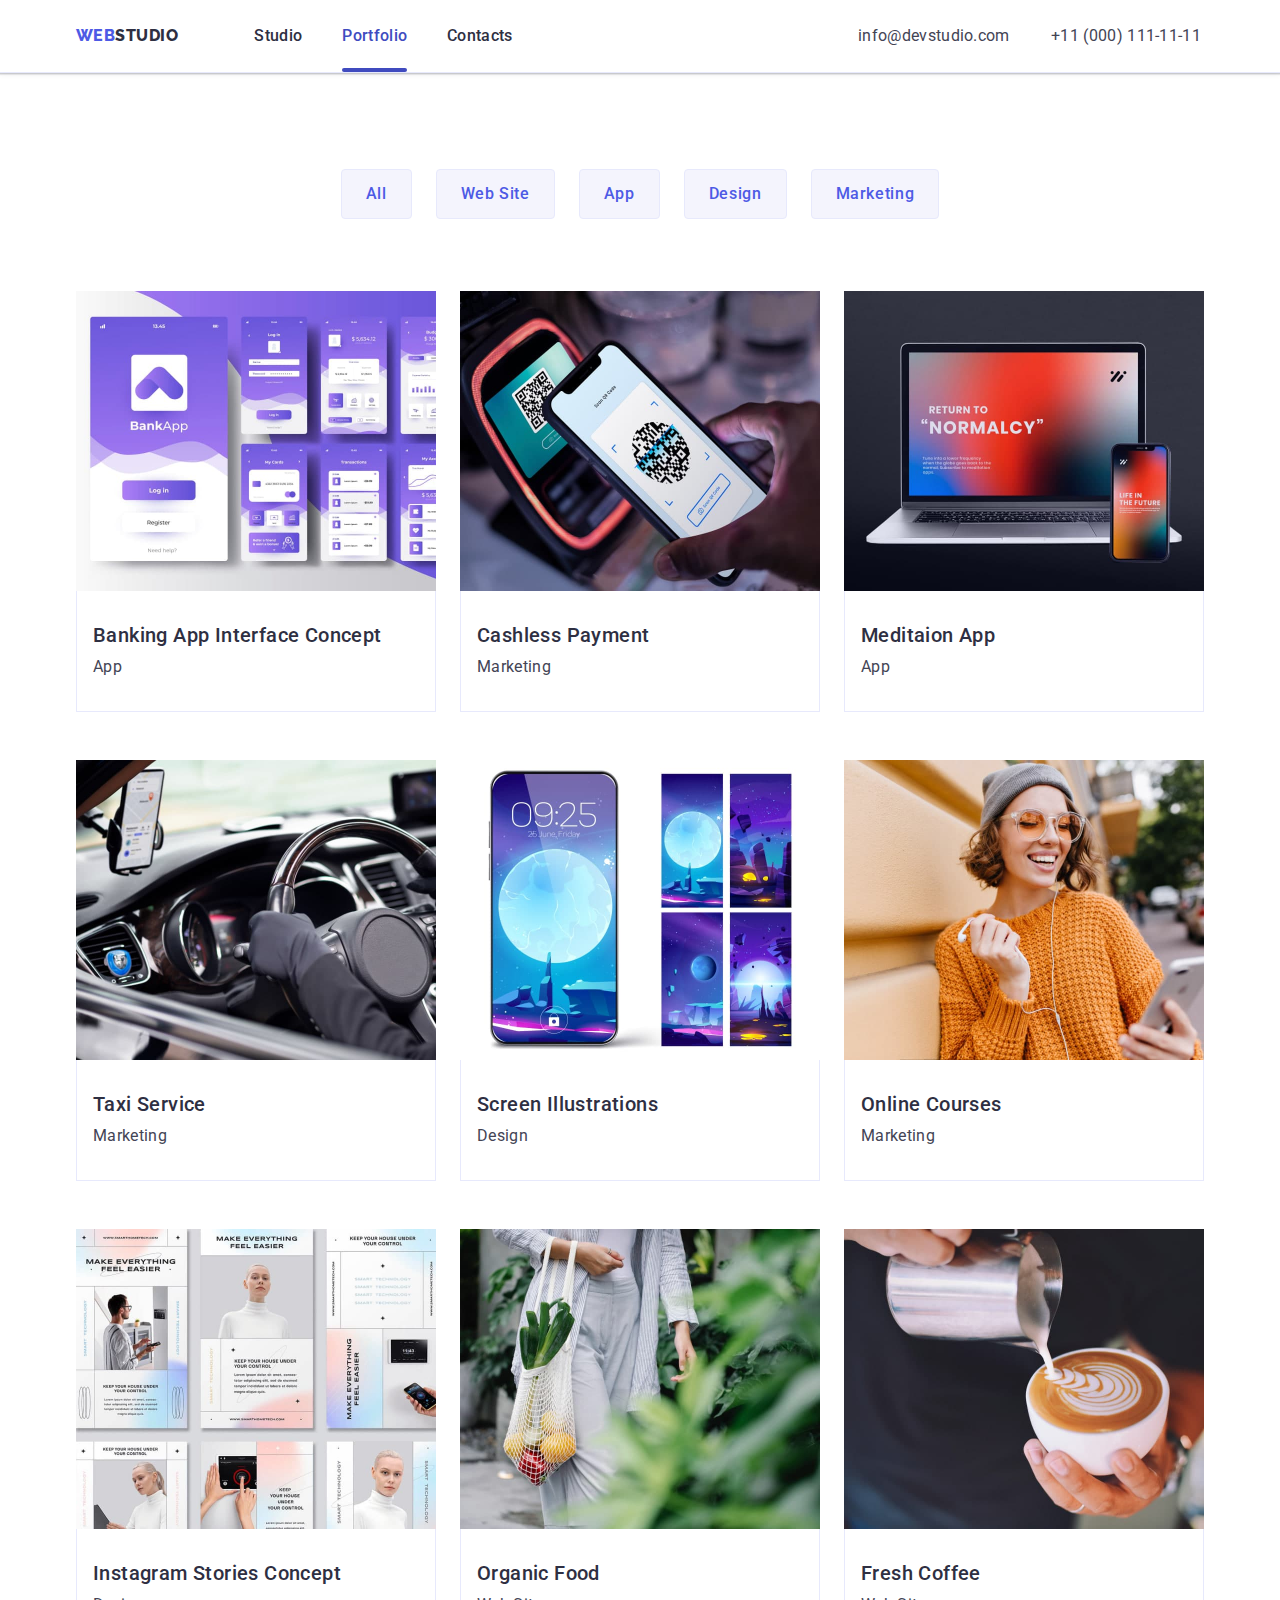
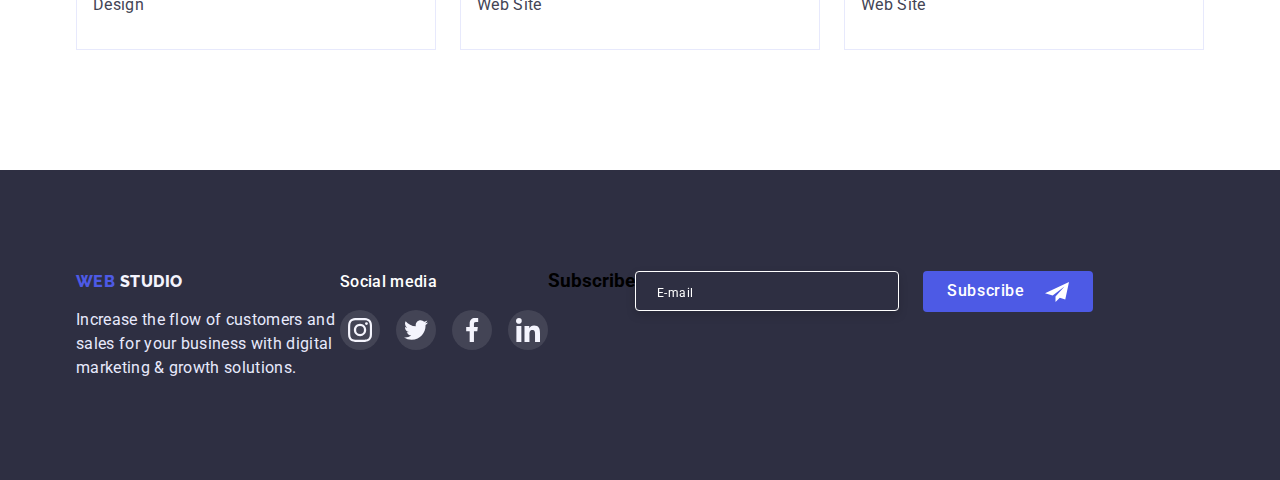
==== portfolio.html @ 0875983e "Initial commit" ====
<!DOCTYPE html>
<html lang="en">
  <head>
    <meta charset="UTF-8" />
    <meta http-equiv="X-UA-Compatible" content="IE=edge" />
    <meta name="viewport" content="width=device-width, initial-scale=1.0" />
    <link
      rel="stylesheet"
      href="https://cdnjs.cloudflare.com/ajax/libs/modern-normalize/1.1.0/modern-normalize.min.css"
    />
    <link rel="preconnect" href="https://fonts.googleapis.com" />
    <link rel="preconnect" href="https://fonts.gstatic.com" crossorigin />
    <link
      href="https://fonts.googleapis.com/css2?family=Raleway:wght@400;500;700&family=Roboto:wght@400;500;700&display=swap"
      rel="stylesheet"
    />
    <link rel="stylesheet" href="./css/style.css" />
    <title>Site</title>
  </head>
  <body>
    <!-- Header -->
    <header class="header">
      <div class="container nav-address-portfolio">
        <nav class="menu-nav">
          <a class="logo" href="./index.html">Web<span class="studio-header">Studio</span></a>
          <ul class="list navigation">
            <li><a class="navigation-link" href="./index.html">Studio</a></li>
            <li>
              <a class="navigation-link current" href="./portfolio.html">Portfolio</a>
            </li>
            <li><a class="navigation-link" href="">Contacts</a></li>
          </ul>
        </nav>
        <address class="address">
          <ul class="navigation">
            <li>
              <a class="address-link" href="mailto:info@devstudio.com">info@devstudio.com</a>
            </li>
            <li>
              <a class="address-link" href="tel:+110001111111">+11 (000) 111-11-11</a>
            </li>
          </ul>
        </address>
      </div>
    </header>
    <!-- Main -->
    <main>
      <section class="portfolio-info">
        <h1 class="visually-hidden">Portfolio</h1>
        <div class="container button-content">
          <ul class="button-list">
            <li><button class="button-portfolio" type="button">All</button></li>
            <li>
              <button class="button-portfolio" type="button">Web Site</button>
            </li>
            <li><button class="button-portfolio" type="button">App</button></li>
            <li>
              <button class="button-portfolio" type="button">Design</button>
            </li>
            <li>
              <button class="button-portfolio" type="button">Marketing</button>
            </li>
          </ul>
        </div>
        <div class="container">
          <ul class="portfolio-content">
            <li class="portfolio-img">
              <a class="portfolio-box" href="">
                <div class="wrapper">
                  <img width="360" src="./img/manyscreens.jpg" alt="Different screens" />
                  <div class="overlay">
                    <p class="overlay-text"
                      >14 Stylish and User-Friendly App Design Concepts · Task Manager App · Calorie
                      Tracker App · Exotic Fruit Ecommerce App · Cloud Storage App
                    </p>
                  </div>
                </div>
                <div class="portfolio-text-conteiner">
                  <h2 class="portfolio-title">Banking App Interface Concept</h2>
                  <p class="portfolio-text">App</p>
                </div>
              </a>
            </li>
            <li class="portfolio-img">
              <a class="portfolio-box" href="">
                <div class="wrapper">
                  <img width="360" src="./img/qrcode.jpg" alt="QR code" />
                  <div class="overlay">
                    <p class="overlay-text"
                      >14 Stylish and User-Friendly App Design Concepts · Task Manager App · Calorie
                      Tracker App · Exotic Fruit Ecommerce App · Cloud Storage App
                    </p>
                  </div>
                </div>
                <div class="portfolio-text-conteiner">
                  <h2 class="portfolio-title">Cashless Payment</h2>
                  <p class="portfolio-text">Marketing</p>
                </div>
              </a>
            </li>
            <li class="portfolio-img">
              <a class="portfolio-box" href="">
                <div class="wrapper">
                  <img width="360" src="./img/laptwthphn.jpg" alt="Laptop with phone" />
                  <div class="overlay">
                    <p class="overlay-text"
                      >14 Stylish and User-Friendly App Design Concepts · Task Manager App · Calorie
                      Tracker App · Exotic Fruit Ecommerce App · Cloud Storage App
                    </p>
                  </div>
                </div>
                <div class="portfolio-text-conteiner">
                  <h2 class="portfolio-title">Meditaion App</h2>
                  <p class="portfolio-text">App</p>
                </div>
              </a>
            </li>
            <li class="portfolio-img">
              <a class="portfolio-box" href="">
                <div class="wrapper">
                  <img width="360" src="./img/car.jpg" alt="Car" />
                  <div class="overlay">
                    <p class="overlay-text"
                      >14 Stylish and User-Friendly App Design Concepts · Task Manager App · Calorie
                      Tracker App · Exotic Fruit Ecommerce App · Cloud Storage App
                    </p>
                  </div>
                </div>
                <div class="portfolio-text-conteiner">
                  <h3 class="portfolio-title">Taxi Service</h3>
                  <p class="portfolio-text">Marketing</p>
                </div>
              </a>
            </li>
            <li class="portfolio-img">
              <a class="portfolio-box" href="">
                <div class="wrapper">
                  <img width="360" src="./img/moononscreen.jpg" alt="Moon on screens" />
                  <div class="overlay">
                    <p class="overlay-text"
                      >14 Stylish and User-Friendly App Design Concepts · Task Manager App · Calorie
                      Tracker App · Exotic Fruit Ecommerce App · Cloud Storage App
                    </p>
                  </div>
                </div>
                <div class="portfolio-text-conteiner">
                  <h2 class="portfolio-title">Screen Illustrations</h2>
                  <p class="portfolio-text">Design</p>
                </div>
              </a>
            </li>
            <li class="portfolio-img">
              <a class="portfolio-box" href="">
                <div class="wrapper">
                  <img width="360" src="./img/girl.jpg" alt="Happy girl" />
                  <div class="overlay">
                    <p class="overlay-text"
                      >14 Stylish and User-Friendly App Design Concepts · Task Manager App · Calorie
                      Tracker App · Exotic Fruit Ecommerce App · Cloud Storage App
                    </p>
                  </div>
                </div>
                <div class="portfolio-text-conteiner">
                  <h2 class="portfolio-title">Online Courses</h2>
                  <p class="portfolio-text">Marketing</p>
                </div>
              </a>
            </li>
            <li class="portfolio-img">
              <a class="portfolio-box" href="">
                <div class="wrapper">
                  <img width="360" src="./img/pages.jpg" alt="Stories concept" />
                  <div class="overlay">
                    <p class="overlay-text"
                      >14 Stylish and User-Friendly App Design Concepts · Task Manager App · Calorie
                      Tracker App · Exotic Fruit Ecommerce App · Cloud Storage App
                    </p>
                  </div>
                </div>
                <div class="portfolio-text-conteiner">
                  <h2 class="portfolio-title">Instagram Stories Concept</h2>
                  <p class="portfolio-text">Design</p>
                </div>
              </a>
            </li>
            <li class="portfolio-img">
              <a class="portfolio-box" href="">
                <div class="wrapper">
                  <img width="360" src="./img/vagetables.jpg" alt="Organic food" />
                  <div class="overlay">
                    <p class="overlay-text"
                      >14 Stylish and User-Friendly App Design Concepts · Task Manager App · Calorie
                      Tracker App · Exotic Fruit Ecommerce App · Cloud Storage App
                    </p>
                  </div>
                </div>
                <div class="portfolio-text-conteiner">
                  <h2 class="portfolio-title">Organic Food</h2>
                  <p class="portfolio-text">Web Site</p>
                </div>
              </a>
            </li>
            <li class="portfolio-img">
              <a class="portfolio-box" href="">
                <div class="wrapper">
                  <img width="360" src="./img/cofee.jpg" alt="Cofee" />
                  <div class="overlay">
                    <p class="overlay-text"
                      >14 Stylish and User-Friendly App Design Concepts · Task Manager App · Calorie
                      Tracker App · Exotic Fruit Ecommerce App · Cloud Storage App
                    </p>
                  </div>
                </div>
                <div class="portfolio-text-conteiner">
                  <h2 class="portfolio-title">Fresh Coffee</h2>
                  <p class="portfolio-text">Web Site</p>
                </div>
              </a>
            </li>
          </ul>
        </div>
      </section>
    </main>
    <!-- Footer -->
    <footer class="footer">
      <div class="container footer-content">
        <div>
          <a class="logo-fotter" href="./index.html"
            >Web <span class="studio-footer">Studio</span></a
          >
          <p class="footer-text">
            Increase the flow of customers and sales for your business with digital marketing &
            growth solutions.
          </p>
        </div>
        <div>
          <h3 class="footer-social-text">Social media</h3>
          <ul class="footer-social-list">
            <li class="footer-social-block">
              <a class="footer-social-link" href="">
                <svg class="fotter-social-icon" width="24" height="24">
                  <use href="./img/icons.svg#icon-instagram"></use>
                </svg>
              </a>
            </li>
            <li class="footer-social-block">
              <a class="footer-social-link" href="">
                <svg class="fotter-social-icon" width="24" height="24">
                  <use href="./img/icons.svg#icon-twitter"></use>
                </svg>
              </a>
            </li>
            <li class="footer-social-block">
              <a class="footer-social-link" href="">
                <svg class="fotter-social-icon" width="24" height="24">
                  <use href="./img/icons.svg#icon-facebook"></use>
                </svg>
              </a>
            </li>
            <li class="footer-social-block">
              <a class="footer-social-link" href="">
                <svg class="fotter-social-icon" width="24" height="24">
                  <use href="./img/icons.svg#icon-linkedin"></use>
                </svg>
              </a>
            </li>
          </ul>
        </div>
        <div class="footer-form-block">
          <form class="footer-form">
            <h3 class="footer-form-text">Subscribe</h3>
            <input class="footer-form-input" type="email" placeholder="E-mail" />
            <button class="footer-form-btn" type="submit"
              >Subscribe
              <svg class="submit-icon" width="24" height="24">
                <use href="./img/icons.svg#icon-telegram"></use>
              </svg>
            </button>
          </form>
        </div>
      </div>
    </footer>
  </body>
</html>
---- css/style.css ----
/* general */
:root {
    --backround-color: #ffffff;
    --logo-color : #4D5AE5;
    --address-future-text-color: #434455;
    --future-title-color: #2E2F42;
    --section-team-color: #F4F4FD;
    --team-name-color: #2E2F42;
    --team-text-color: #434455;
    --footer-text-color: #E7E9FC;
    --portfolio-title-color: #2E2F42;
    --portfolio-text-color: #434455;
    --navigation-link-color: #2E2F42;
    --hero-title-color: #ffffff;
    --accent-color: #404BBF;
    --active-portfolio-border-color: #F4F4FD;
    --portfolio-text-border-color: #E7E9FC;
}


h1,h2,h3,p {
    margin-top: 0;
    margin-bottom: 0;
}

ul,ol,li {
    margin-top: 0;
    margin-bottom: 0;
    padding-left: 0;
    list-style: none;
}

img {
    display: block;
}

body {
    background-color: var(--backround-color);
    font-family: 'Roboto', sans-serif;
    font-size: 16px;
}

a {
    text-decoration: none;
}

button {
    border: 0;
}

textarea {
    resize: none;
}


.container{
    margin: 0 auto;
    width: 1158px;
    /* outline: 1px solid red; */
    padding: 0 15px;
}

.nav-address {
    display: flex;
}

.address {
    margin-left: auto;
}

.menu-nav {
    display: flex;
    align-items: center;
}

.navigation {
    display: flex;
    align-items: center;
}

.logo {
    padding-top: 24px;
    padding-bottom: 24px;
    margin-right: 76px;
    font-family: 'Raleway', sans-serif;
    font-weight: 800;
    line-height: 1.33;
    letter-spacing: 0.03em;
    text-transform: uppercase;
    color: var(--logo-color);
}

.header {
    border-bottom: 1px solid #E7E9FC;
    box-shadow: 0px 2px 1px rgba(46, 47, 66, 0.08), 
    0px 1px 1px rgba(46, 47, 66, 0.16),
     0px 1px 6px rgba(46, 47, 66, 0.08);
}

.portfolio-info {
    padding-top: 96px;
    padding-bottom: 120px;
}

.studio-header {
    color: #2E2F42;
}

.studio-footer{
    color: #F4F4FD;
}

.navigation-link {
    padding: 24px 0 24px 0;
    font-weight: 500;
    line-height: 1.5;
    letter-spacing: 0.02em;
    color: var(--navigation-link-color);
    display: block;
    transition: color 250ms cubic-bezier(0.4, 0, 0.2, 1);
}

.navigation li {
    margin-right: 40px;
}
.navigation li:last-child{
    margin-right: 0;
}

.navigation-link:hover,
.navigation-link:focus {
    color: #404BBF;
}

.address-link {
    padding: 24px 0 24px 0;
    width: 153px;
    font-style: normal;
    line-height: 1.5;
    letter-spacing: 0.02em;
    color: var(--address-future-text-color);
    display: block;
    transition: color 250ms cubic-bezier(0.4, 0, 0.2, 1);
}

.address-link:hover,
.address-link:focus {
    color: #404BBF;
}

.footer {
    margin: 0 auto;
    background-color: #2E2F42;
    padding-top: 100px;
    padding-bottom: 100px;
}

.logo-fotter {
    font-family: 'Raleway', sans-serif;
    font-weight: 800;
    line-height: 1.33;
    letter-spacing: 0.03em;
    text-transform: uppercase;
    color: var(--logo-color);
    margin-bottom: 16px;
    display: inline-block;
}

.footer-social-text {
    margin-bottom: 16px;
    font-weight: 500;
    font-size: 16px;
    line-height: 1.5;
    letter-spacing: 0.02em;
    color: #FFFFFF;
}


.footer-content {
    display: flex;
    align-items: baseline;
}


.footer-social-list {
    display: flex;
    gap: 16px;
}

.footer-social-link {
    display: flex;
    width: 40px;
    height: 40px;
    justify-content: center;
    align-items: center;
    background-color: rgba(255, 255, 255, 0.1);
    border-radius: 50%;
    transition: background-color 250ms cubic-bezier(0.4, 0, 0.2, 1);
}

.footer-social-link:hover,
.footer-social-link:focus {
    background-color: #31D0AA;
}

.footer-text {
    width: 264px;
    line-height: 1.5;
    letter-spacing: 0.02em;
    color: var(--footer-text-color);
}


.footer-content-item {
    margin-right: 120px;
}

.footer-content-item:nth-child(2) {
    margin-right: 80px;
}

.footer-content-item:last-child {
    margin-right: 0;
}

.footer-form {
    display: flex;
}

.footer-mail-area {
    vertical-align: middle;
}

.footer-form-btn {
    display: block;
    background-color: #4D5AE5;
    border-radius: 4px;
    padding: 8px 24px;
    min-width: 170px;

    cursor: pointer;
    font-weight: 500;
    font-size: 16px;
    line-height: 1.5;
    letter-spacing: 0.04em;
    color: #FFFFFF;
    transition: background-color 250ms linear;
}

.footer-form-btn:hover,
.footer-form-btn:focus {
    background-color: #404BBF;
}


.footer-form-input::placeholder {
    padding-top: 8px;
    padding-left: 16px;
    font-weight: 400;
    font-size: 12px;
    line-height: 2;
    letter-spacing: 0.04em;
    color: #FFFFFF;
    transition: color 250ms linear;
}

.footer-form-input:focus.footer-form-input::placeholder {
    color: #2E2F42;
}


.footer-form-input {
    height: 40px;
    padding-left: 5px;
    padding-right: 5px;
    margin-right: 24px;
    width: 264px;
    border: 1px solid #FFFFFF;
    filter: drop-shadow(0px 4px 4px rgba(0, 0, 0, 0.15));
    border-radius: 4px;
    background-color: #2E2F42;
    transition: background-color 250ms linear;
}

.footer-form-input:focus {
    background-color: #FFFFFF;
}

.submit-icon {
   margin-left: 16px;
   vertical-align: middle;
}

.current {
    position: relative;
    color: var(--accent-color);
}

.current::after {
    content: '';
    position: absolute;
    bottom: 0;
    left: 0;
    width: 100%;
    height: 4px;
    background-color: var(--accent-color);
    border-radius: 2px;
}



/* For index.html */

.hero {
    margin: 0 auto;
    padding-top: 188px;
    padding-bottom: 188px;
    background-color: #2E2F42;
    background-image: linear-gradient(rgba(46, 47, 66, 0.7), rgba(46, 47, 66, 0.7)), url(../img/people-office.jpg);
    background-repeat: no-repeat;
    background-position: center;
    background-size: cover;
    max-width: 1440px;
}

.section {
    padding-top: 120px;
    padding-bottom: 120px;
}

.section:nth-child(3) {
    padding-top: 0;
}

.hero-title {
    margin: 0 auto;
    margin-bottom: 48px;
    width: 496px;
    font-size: 56px;
    line-height: 1.07;
    text-align: center;
    letter-spacing: 0.02em;
    color: var(--hero-title-color);
}

.button-studio {
    padding: 16px 32px;
    margin: 0 auto;
    display: block;

    background-color: #4D5AE5;
    box-shadow: 0px 4px 4px rgba(0, 0, 0, 0.15);
    border-radius: 4px;

    font-weight: 500;
    line-height: 1.5;
    letter-spacing: 0.04em;
    color: #FFFFFF;
    cursor: pointer;
    transition: background-color 250ms cubic-bezier(0.4, 0, 0.2, 1);
}

.future-icon {
    display: flex;
    justify-content: center;
    align-items: center;
    width: 264px;
    height: 112px;
    background: #F4F4FD;
    border-radius: 4px;
    margin-bottom: 8px;
}

.future-flex {
    flex-wrap: wrap;
    align-items: center;
    display: flex;
    gap: 24px;
}

.future-flex-content {
    width: 360px;
}


.future-flex-team {
    flex-wrap: wrap;
    align-items: center;
    display: flex;
    gap: 24px;
    margin-bottom: 0;
}

.button-studio:hover,
.button-studio:focus {
    background-color: #404BBF;
}

.future-title {
    margin-bottom: 8px;
    font-weight: 500;
    font-size: 20px;
    line-height: 1.2;
    letter-spacing: 0.02em;
    color: var(--future-title-color);
}



.future-item {
    width: 264px;
}

.future-text {
    line-height: 1.5;
    letter-spacing: 0.02em;
    color: var(--address-future-text-color);
}

.section-title-about {
    margin-bottom: 72px;
    text-align: center;
    font-size: 36px;
    line-height: 1.11;
    letter-spacing: 0.02em;
    text-transform: capitalize;
    color: var(--future-title-color);
}

.section-title-team {
    margin-bottom: 72px;
    text-align: center;
    font-size: 36px;
    line-height: 1.11;
    letter-spacing: 0.02em;
    text-transform: capitalize;
    color: var(--future-title-color);
}

.taem {
    background-color: var(--section-team-color);
    margin: 0 auto;
}

.taem-item {
    box-shadow: 0px 1px 6px rgba(46, 47, 66, 0.08),
        0px 1px 1px rgba(46, 47, 66, 0.16),
        0px 2px 1px rgba(46, 47, 66, 0.08);
    border-radius: 0px 0px 4px 4px;
    background-color: var(--backround-color);
    width: 264px;
}

.team-item-text {
    padding: 32px 16px;
    text-align: center;
}

.team-name {
    font-weight: 500;
    font-size: 20px;
    line-height: 1.2;
    letter-spacing: 0.02em;
    color: var(--team-name-color);
    margin-bottom: 8px;
}

.team-text {
    line-height: 1.5;
    letter-spacing: 0.02em;
    color: var(--team-text-color);
    margin-bottom: 8px;
}

.social-list-icons {
    display: flex;
    justify-content: center;
    align-items: center;
    gap: 24px;
}

.social-link-icon {
    background-color: #4D5AE5;
    border-radius: 50%;
    display: flex;
    width: 40px;
    height: 40px;
    justify-content: center;
    align-items: center;

    transition: background-color 250ms cubic-bezier(0.4, 0, 0.2, 1);
}

.social-link-icon:hover,
.social-link-icon:focus {
    background-color: #404BBF; 
}

.company-list {
    display: flex;
    gap: 24px;
    justify-content: center;
}

.company-link:hover,
.company-link:focus {
    border-color: #404BBF;
}

.company-item {
    fill:#8e8f99;
    transition: fill 250ms cubic-bezier(0.4, 0, 0.2, 1);
}

.company-link:hover .company-item,
.company-link:focus .company-item {
    fill: #404BBF;
}

.company-link {
    display: block;
    border-radius: 4px;
    border: 1px solid #8E8F99;
    padding: 16px 32px;
    outline: transparent;
    transition: border-color 250ms cubic-bezier(0.4, 0, 0.2, 1);
}

/* For portfolio.html */
.visually-hidden{
    position: absolute;
    width: 1px;
    height: 1px;
    margin: -1px;
    border: 0;
    padding: 0;
    
    white-space: nowrap;
    clip-path: inset(100%);
    clip: rect(0 0 0 0);
    overflow: hidden;
}

.nav-address-portfolio {
    display: flex;
}

.button-portfolio {
    background-color: #F4F4FD;
    border: 1px solid #E7E9FC;
    border-radius: 4px;
    display: block;

    font-weight: 500;
    line-height: 1.5;
    letter-spacing: 0.04em;
    
    cursor: pointer;
    min-width: 64px;
    color: #4D5AE5;
    align-items: center;
    padding: 12px 24px;
    transition: color 250ms cubic-bezier(0.4, 0, 0.2, 1), 
                background-color 250ms cubic-bezier(0.4, 0, 0.2, 1), 
                box-shadow 250ms cubic-bezier(0.4, 0, 0.2, 1),
                border 250ms cubic-bezier(0.4, 0, 0.2, 1) ;
}


.button-portfolio:hover,
.button-portfolio:focus {
    box-shadow: 0px 3px 1px rgba(0, 0, 0, 0.1), 0px 2px 1px rgba(0, 0, 0, 0.08), 0px 2px 2px rgba(0, 0, 0, 0.12);
    border-color: #404BBF;
    background-color: #404BBF;
    color: #FFFFFF;
}

.portfolio-img {
    width: 360px;
}

.portfolio-title {
    margin-bottom: 8px;
    font-weight: 500;
    font-size: 20px;
    line-height: 1.2;
    letter-spacing: 0.02em;
    color: var(--portfolio-title-color);
}

.portfolio-text {
    line-height: 1.5;
    letter-spacing: 0.02em;
    color: var(--portfolio-text-color);
}

.button-content {
    display: flex;
}

.button-list {
    display: flex;
    margin: 0 auto;
    align-items: center;
    margin-bottom: 72px;
}

.button-list li {
    margin-right: 24px;
}

.button-list li:last-child {
    margin-right: 0;
}


.portfolio-text-conteiner {
    padding-top: 32px;
    padding-bottom: 32px;
    padding-left: 16px;
    border: 1px solid var(--portfolio-text-border-color);
    border-top: none;
    transition: box-shadow 250ms cubic-bezier(0.4, 0, 0.2, 1);
}


.portfolio-content {
    display: flex;
    flex-wrap: wrap;
    row-gap: 48px;
    column-gap: 24px;
}

.portfolio-box:hover .portfolio-text-conteiner, 
.portfolio-box:focus .portfolio-text-conteiner{
    box-shadow: 0px 1px 6px rgba(46, 47, 66, 0.08), 
    0px 1px 1px rgba(46, 47, 66, 0.16), 
    0px 2px 1px rgba(46, 47, 66, 0.08);
}

.portfolio-box:hover .overlay,
.portfolio-box:focus .overlay {  
    transform: translateY(0);
}

.portfolio-box:hover,
.portfolio-box:focus {
    outline: transparent;
}

.overlay-text {
    padding-top: 40px;
    padding-right: 32px;
    padding-left: 32px;
    line-height: 1.5;
    letter-spacing: 0.02em;
    color: #F4F4FD;
}

.overlay {
    position: absolute;
    top: 0;
    left: 0;
    transform: translateY(100%);
    width: 360px;
    height: 300px;
    backdrop-filter: blur(6px);
    background-color: rgba(76, 89, 230, 0.8);;
    transition: transform 250ms cubic-bezier(0.4, 0, 0.2, 1);
}

.wrapper {
    position: relative;
    overflow: hidden;
}

.portfolio-img:hover .overlay {
    transform: translateY(0);
}

/* Modal */

.backdrop {
    position: fixed;
    top: 0;
    left: 0;
    background-color: rgba(46, 47, 66, 0.4);
    width: 100%;
    height: 100%;
    transition: opacity 250ms linear, visibility 250ms linear;
}

.backdrop.is-hidden {
    visibility: hidden;
    opacity: 0;
    pointer-events: none;
}

.backdrop.is-hidden > .modal {
    transform: translate(-50%,-50%) scale(0.6);
}

.modal {
    position: absolute;
    top: 50%;
    left: 50%;
    transform: translate(-50%, -50%);
    background-color: #FCFCFC;
    max-width: 408px;
    width: 100%;
    padding-top: 72px;
    padding-right: 24px;
    padding-left: 24px;
    padding-bottom: 24px;
    box-shadow: 0px 1px 1px rgba(0, 0, 0, 0.14), 
    0px 1px 3px rgba(0, 0, 0, 0.12), 
    0px 2px 1px rgba(0, 0, 0, 0.2);
    border-radius: 4px;
    transition: transform 250ms linear;
}


.modal-btn {
    display: flex;
    justify-content: center;
    align-items: center;
    position: absolute;
    border-radius: 50%;
    width: 24px;
    height: 24px;
    top: 24px;
    right: 24px;
    cursor: pointer;
    transition: background-color 250ms linear, fill 250ms linear;
}

.modal-btn:hover,
.modal-btn:focus {
    background-color: #404BBF;
    fill: #FFFFFF;
}

.modal-name {
    display: block;
    line-height: 1.5;
    text-align: center;
    letter-spacing: 0.02em;
    color: #2E2F42;
    font-weight: 500;
    margin-bottom: 16px;
}

.modal-lable {
    font-weight: 400;
    font-size: 12px;
    line-height: 1.16;
    letter-spacing: 0.04em;
    color: #8E8F99;
}

.modal-comments {
    border: 1px solid rgba(46, 47, 66, 0.2);
    border-radius: 4px;
    width: 100%;
    padding-top: 8px;
    padding-left: 16px;
    padding-right: 16px;
    outline: transparent;
    transition: border-color 250ms linear;
}

.modal-comments::placeholder {
    font-weight: 400;
    font-size: 12px;
    line-height: 1.16;
    letter-spacing: 0.04em;
    color: rgba(46, 47, 66, 0.4);
}

.modal-comments:focus {
    border-color: #4D5AE5;
}

.modal-group {
    display: flex;
    flex-direction: column;
    gap: 4px;
}

.modal-group:not(:last-child) {
    margin-bottom: 8px;
}

.modal-group:last-child {
    margin-bottom: 16px;
}

.modal-input {
    border: 1px solid rgba(46, 47, 66, 0.2);
    border-radius: 4px;
    width: 100%;
    height: 40px;
    padding-left: 38px;
    padding-right: 5px;
    font-size: 14px;
    outline: transparent;
    transition: border-color 250ms linear;
}

.modal-input:focus {
    border-color: #4D5AE5;
}

.input-wrapper {
    position: relative;
}

.modal-icon {
    position: absolute;
    top: 50%;
    transform: translateY(-50%);
    left: 16px;
    fill: #2E2F42;
    transition: fill 250ms linear;
}
.modal-input:focus+.modal-icon {
    fill: #4D5AE5;
}

/* Checkbox */


.modal-form-agreement {
    display: flex;
    align-items: center;
    gap: 10px;
    margin-bottom: 24px;
    
}

.checked {
    fill: #4D5AE5;
    opacity: 0;
    transition: opacity 250ms linear;
}

.modal-form-checkbox:checked+.modal-form-custom-checkbox>.checked {
    opacity: 1;
}

.unchecked {
    opacity: 1;
    transition: opacity 250ms linear;
}

.modal-form-checkbox:checked+.modal-form-custom-checkbox>.unchecked {
    opacity: 0;
}

.modal-form-agreement-text {
    font-weight: 400;
    font-size: 12px;
    line-height: 1.6;
    letter-spacing: 0.04em;
    color: #8E8F99;
}

.modal-form-agreement-link {
    color: #4D5AE5;
    text-decoration: underline;
}

.modal-form-agreement-btn {
    display: block;
    margin: 0 auto;
    padding: 16px 32px;
    min-width: 169px;
    font-weight: 500;
    font-size: 16px;
    line-height: 1.5;
    letter-spacing: 0.04em;
    cursor: pointer;
    color: #FFFFFF;
    background-color: #4D5AE5;
    box-shadow: 0px 4px 4px rgba(0, 0, 0, 0.15);
    border-radius: 4px;
    transition: background-color 250ms linear;
}

.modal-form-agreement-btn:hover,
.modal-form-agreement-btn:focus {
    background-color: #404BBF;
}
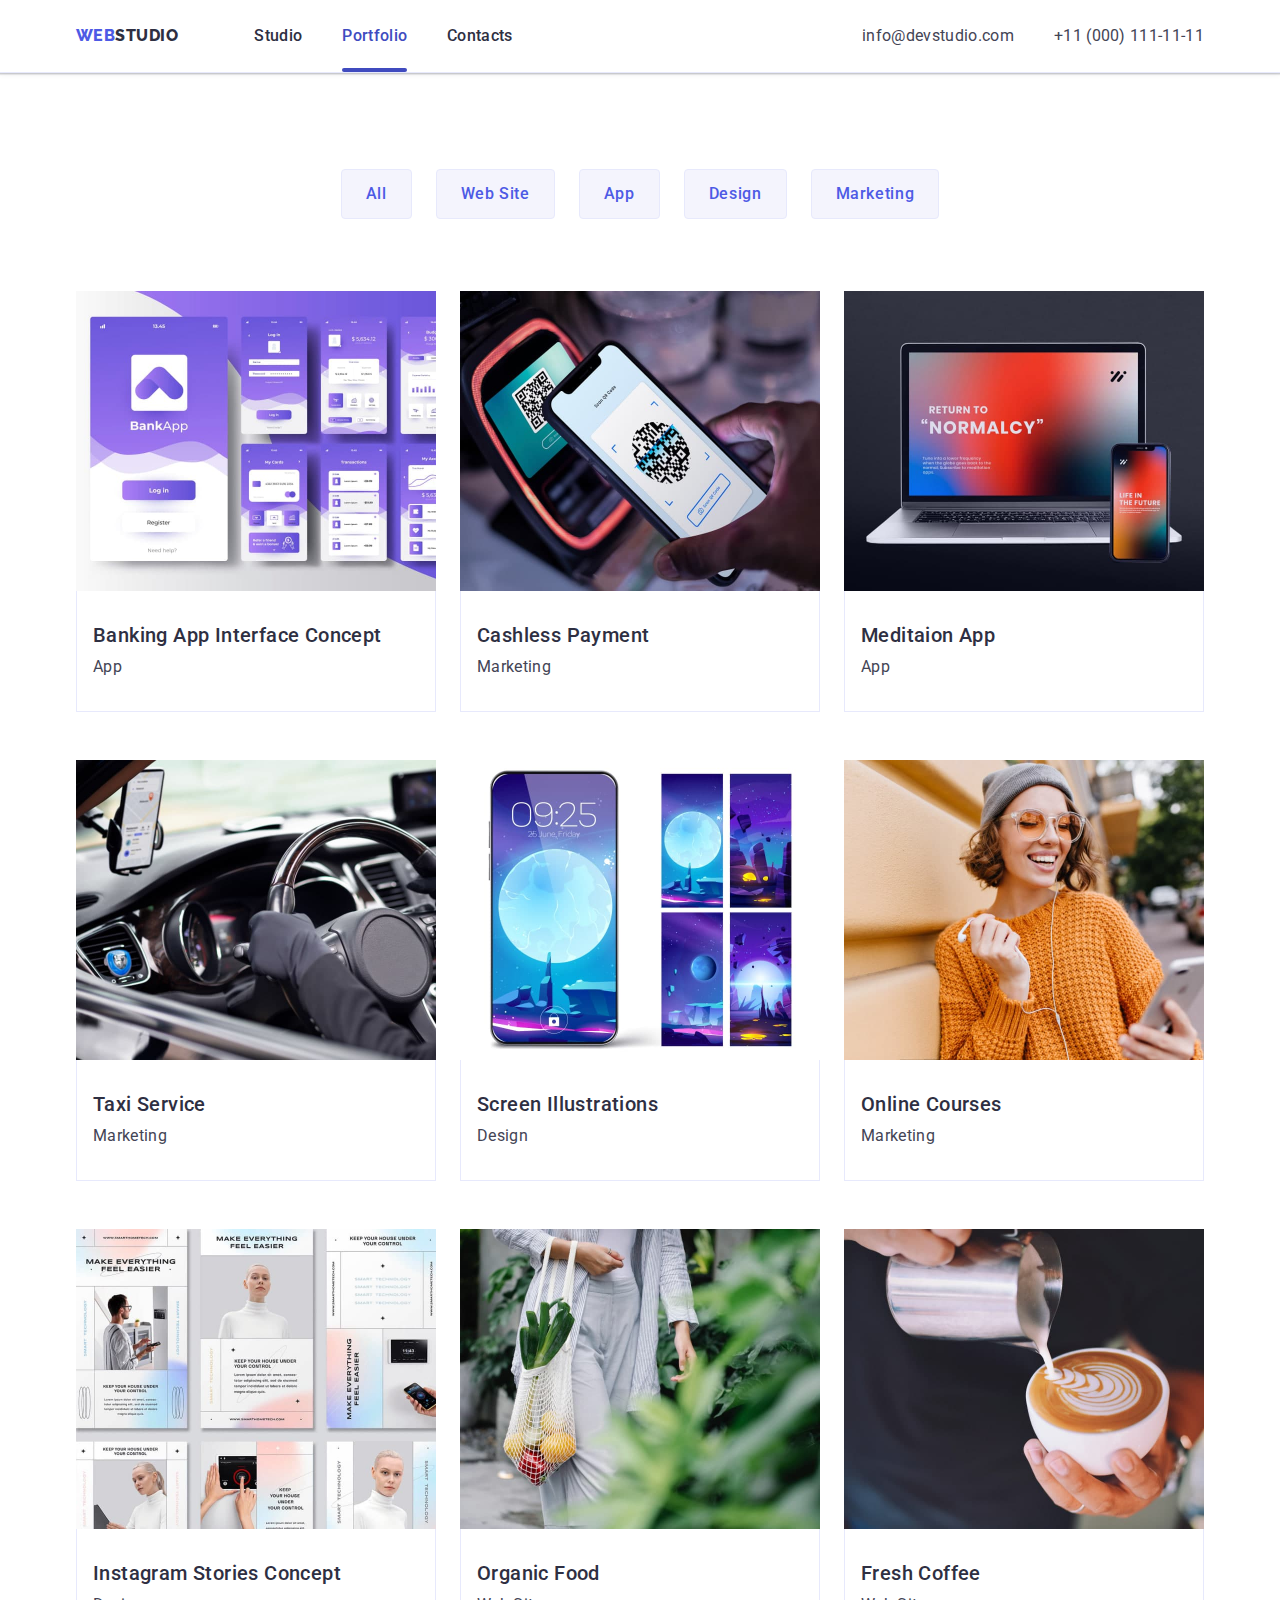
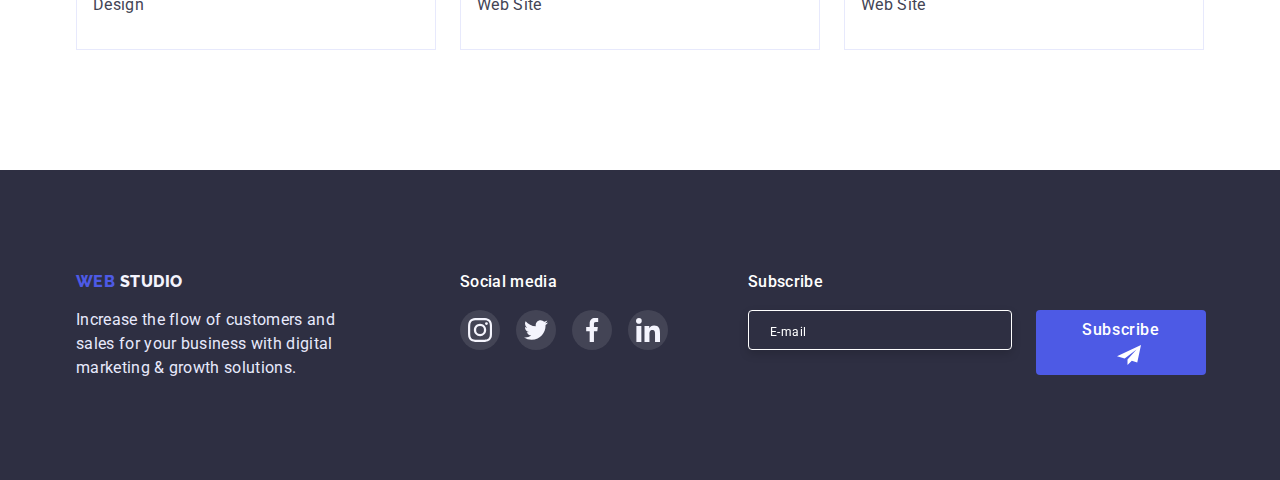
==== commit b295e9a7: "hm7-first" ====
--- a/portfolio.html
+++ b/portfolio.html
@@ -24,19 +24,21 @@
         <nav class="menu-nav">
           <a class="logo" href="./index.html">Web<span class="studio-header">Studio</span></a>
           <ul class="list navigation">
-            <li><a class="navigation-link" href="./index.html">Studio</a></li>
-            <li>
+            <li class="navigation-list"
+              ><a class="navigation-link" href="./index.html">Studio</a></li
+            >
+            <li class="navigation-list">
               <a class="navigation-link current" href="./portfolio.html">Portfolio</a>
             </li>
-            <li><a class="navigation-link" href="">Contacts</a></li>
+            <li class="navigation-list"><a class="navigation-link" href="">Contacts</a></li>
           </ul>
         </nav>
         <address class="address">
           <ul class="navigation">
-            <li>
+            <li class="navigation-list-address">
               <a class="address-link" href="mailto:info@devstudio.com">info@devstudio.com</a>
             </li>
-            <li>
+            <li class="navigation-list-address">
               <a class="address-link" href="tel:+110001111111">+11 (000) 111-11-11</a>
             </li>
           </ul>
@@ -224,7 +226,7 @@
     <!-- Footer -->
     <footer class="footer">
       <div class="container footer-content">
-        <div>
+        <div class="footer-content-item">
           <a class="logo-fotter" href="./index.html"
             >Web <span class="studio-footer">Studio</span></a
           >
@@ -233,7 +235,7 @@
             growth solutions.
           </p>
         </div>
-        <div>
+        <div class="footer-content-item">
           <h3 class="footer-social-text">Social media</h3>
           <ul class="footer-social-list">
             <li class="footer-social-block">
@@ -266,10 +268,10 @@
             </li>
           </ul>
         </div>
-        <div class="footer-form-block">
+        <div class="footer-content-item">
+          <h3 class="footer-social-text">Subscribe</h3>
           <form class="footer-form">
-            <h3 class="footer-form-text">Subscribe</h3>
-            <input class="footer-form-input" type="email" placeholder="E-mail" />
+            <input class="footer-form-input" type="email" name="email" placeholder="E-mail" />
             <button class="footer-form-btn" type="submit"
               >Subscribe
               <svg class="submit-icon" width="24" height="24">
--- a/css/style.css
+++ b/css/style.css
@@ -32,6 +32,8 @@
 
 img {
     display: block;
+    max-width: 100%;
+    height: auto;
 }
 
 body {
@@ -55,18 +57,57 @@
 
 .container{
     margin: 0 auto;
-    width: 1158px;
+    max-width: 428px;
     /* outline: 1px solid red; */
+    padding: 0 16px;
+}
+
+@media only screen and (min-width: 768px) {
+    .container {
+        max-width: 768px;
+        padding: 0 16px;
+    }
+}
+
+@media only screen and (min-width: 1200px) {
+  .container {
+    max-width: 1158px;
     padding: 0 15px;
-}
+  }
+}
+
+.mob-mobal-icon {
+    stroke: #2E2F42;
+}
+
+.mob-modal-btn {
+    position: absolute;
+    top: 24px;
+    right: 16px;
+    background-color: transparent;
+}
+
+@media only screen and (min-width: 768px) {
+  .mob-modal-btn {
+    display: none;
+  }
+}
+
 
 .nav-address {
-    display: flex;
-}
-
-.address {
+    position: relative;
+    display: flex;
+    align-items: center;
+}
+
+
+@media only screen and (min-width: 768px) {
+  .address {
     margin-left: auto;
-}
+  }
+}
+
+
 
 .menu-nav {
     display: flex;
@@ -74,8 +115,20 @@
 }
 
 .navigation {
-    display: flex;
-    align-items: center;
+    display: none;
+}
+
+@media only screen and (min-width: 768px) {
+  .navigation {
+    display: inherit;
+    align-items: center;
+  }
+}
+
+@media only screen and (min-width: 1200px) {
+    .navigation {
+        display: flex;
+    }
 }
 
 .logo {
@@ -120,10 +173,10 @@
     transition: color 250ms cubic-bezier(0.4, 0, 0.2, 1);
 }
 
-.navigation li {
+.navigation-list {
     margin-right: 40px;
 }
-.navigation li:last-child{
+.navigation-list:last-child{
     margin-right: 0;
 }
 
@@ -132,15 +185,36 @@
     color: #404BBF;
 }
 
-.address-link {
-    padding: 24px 0 24px 0;
-    width: 153px;
+@media only screen and (min-width: 768px) {
+  .address-link {
+    display: block;
     font-style: normal;
-    line-height: 1.5;
-    letter-spacing: 0.02em;
+    font-weight: 400;
+    font-size: 12px;
+    line-height: 1.7;
+    letter-spacing: 0.04em;
     color: var(--address-future-text-color);
-    display: block;
     transition: color 250ms cubic-bezier(0.4, 0, 0.2, 1);
+    }
+    .navigation-list-address:first-child {
+        margin-bottom: 12px;
+    }
+}
+
+
+@media only screen and (min-width: 1200px) {
+    .address-link {
+        padding: 24px 0 24px 0;
+        font-weight: 400;
+        font-size: 16px;
+        margin-bottom: 0;
+        line-height: 1.5;
+        letter-spacing: 0.02em;
+    }
+    .navigation-list-address:first-child {
+        margin-bottom: 0;
+        margin-right: 40px;
+    }
 }
 
 .address-link:hover,
@@ -178,7 +252,26 @@
 
 .footer-content {
     display: flex;
-    align-items: baseline;
+    justify-content: center;
+    flex-wrap: wrap;
+    gap: 72px;
+}
+
+@media only screen and (min-width: 768px) {
+  .footer-content {
+    justify-content: start;
+    padding-left: 108px;
+    column-gap: 24px;
+  }
+}
+
+@media only screen and (min-width: 1200px) {
+    .footer-content {
+        flex-wrap: nowrap;
+        align-items: baseline;
+        padding-left: 15px;
+        gap: 0;
+    }
 }
 
 
@@ -205,26 +298,52 @@
 
 .footer-text {
     width: 264px;
+    text-align: start;
     line-height: 1.5;
     letter-spacing: 0.02em;
     color: var(--footer-text-color);
 }
 
 
+
 .footer-content-item {
+    text-align: center;
+}
+
+@media only screen and (min-width: 768px) {
+  .footer-content-item {
+    text-align: start;
+  }
+}
+
+@media only screen and (min-width: 1200px) {
+  .footer-content-item {
     margin-right: 120px;
-}
-
-.footer-content-item:nth-child(2) {
-    margin-right: 80px;
-}
-
-.footer-content-item:last-child {
-    margin-right: 0;
-}
+  }
+
+  .footer-content-item:nth-child(2) {
+      margin-right: 80px;
+  }
+
+  .footer-content-item:last-child {
+      margin-right: 0;
+  }
+}
+
 
 .footer-form {
     display: flex;
+    flex-wrap: wrap;
+    gap: 16px;
+    justify-content: center;
+}
+
+@media only screen and (min-width: 768px) {
+  .footer-form {
+    min-width: 453px;
+    flex-wrap: nowrap;
+    gap: 0;
+  }
 }
 
 .footer-mail-area {
@@ -252,6 +371,24 @@
     background-color: #404BBF;
 }
 
+.footer-form-input {
+    height: 40px;
+    padding-left: 5px;
+    padding-right: 5px;
+    width: 398px;
+    border: 1px solid #FFFFFF;
+    filter: drop-shadow(0px 4px 4px rgba(0, 0, 0, 0.15));
+    border-radius: 4px;
+    background-color: #2E2F42;
+    transition: background-color 250ms linear;
+}
+
+@media only screen and (min-width: 768px) {
+  .footer-form-input {
+    width: 264px;
+    margin-right: 24px;
+  }
+}
 
 .footer-form-input::placeholder {
     padding-top: 8px;
@@ -268,20 +405,6 @@
     color: #2E2F42;
 }
 
-
-.footer-form-input {
-    height: 40px;
-    padding-left: 5px;
-    padding-right: 5px;
-    margin-right: 24px;
-    width: 264px;
-    border: 1px solid #FFFFFF;
-    filter: drop-shadow(0px 4px 4px rgba(0, 0, 0, 0.15));
-    border-radius: 4px;
-    background-color: #2E2F42;
-    transition: background-color 250ms linear;
-}
-
 .footer-form-input:focus {
     background-color: #FFFFFF;
 }
@@ -291,56 +414,107 @@
    vertical-align: middle;
 }
 
-.current {
-    position: relative;
-    color: var(--accent-color);
-}
-
-.current::after {
-    content: '';
-    position: absolute;
-    bottom: 0;
-    left: 0;
-    width: 100%;
-    height: 4px;
-    background-color: var(--accent-color);
-    border-radius: 2px;
-}
-
-
+.section {
+    padding-top: 120px;
+    padding-bottom: 120px;
+}
+
+@media only screen and (max-width: 768px) {
+    .section {
+        padding-top: 96px;
+        padding-bottom: 96px;
+    }
+}
+
+
+.section:nth-child(3) {
+    padding-top: 0;
+}
 
 /* For index.html */
 
 .hero {
     margin: 0 auto;
-    padding-top: 188px;
-    padding-bottom: 188px;
+    padding-top: 112px;
+    padding-bottom: 112px;
     background-color: #2E2F42;
-    background-image: linear-gradient(rgba(46, 47, 66, 0.7), rgba(46, 47, 66, 0.7)), url(../img/people-office.jpg);
+    background-image: linear-gradient(rgba(46, 47, 66, 0.7), rgba(46, 47, 66, 0.7)), url(../img/Mobile/hero-mob.jpg);
     background-repeat: no-repeat;
     background-position: center;
     background-size: cover;
     max-width: 1440px;
 }
 
-.section {
-    padding-top: 120px;
-    padding-bottom: 120px;
-}
-
-.section:nth-child(3) {
-    padding-top: 0;
-}
+@media (min-device-pixel-ratio: 2),
+(-webkit-min-device-pixel-ratio: 2),
+(min-resolution: 192dpi),
+(min-resolution: 2dppx) {
+    .hero  {
+        background-image: linear-gradient(rgba(46, 47, 66, 0.7), rgba(46, 47, 66, 0.7)), url(../img/Mobile/hero-mob@2x.jpg);
+    }
+}
+
+@media only screen and (min-width: 481px) {
+  .hero {
+    background-image: linear-gradient(rgba(46, 47, 66, 0.7), rgba(46, 47, 66, 0.7)), url(../img/Table/hero-tab.jpg);
+  }
+    @media (min-device-pixel-ratio: 2),
+    (-webkit-min-device-pixel-ratio: 2),
+    (min-resolution: 192dpi),
+    (min-resolution: 2dppx) {
+        .hero {
+            background-image: linear-gradient(rgba(46, 47, 66, 0.7), rgba(46, 47, 66, 0.7)), url(../img/Table/hero-tab@2x.jpg);
+        }
+    }
+}
+
+@media only screen and (min-width: 769px) {
+  .hero {
+    background-image: linear-gradient(rgba(46, 47, 66, 0.7), rgba(46, 47, 66, 0.7)), url(../img/Desktop/hero-desk.jpg);
+  }
+  @media (min-device-pixel-ratio: 2),
+  (-webkit-min-device-pixel-ratio: 2),
+  (min-resolution: 192dpi),
+  (min-resolution: 2dppx) {
+      .hero {
+          background-image: linear-gradient(rgba(46, 47, 66, 0.7), rgba(46, 47, 66, 0.7)), url(../img/Desktop/hero-desk@2x.jpg);
+      }
+  }
+}
+
+@media only screen and (min-width: 1200px) {
+  .hero {
+    padding-top: 188px;
+    padding-bottom: 188px;
+  }
+}
+
+
 
 .hero-title {
     margin: 0 auto;
-    margin-bottom: 48px;
-    width: 496px;
+    margin-bottom: 72px;
+    width: 320px;
+    font-size: 36px;
+    line-height: 1.11;
+    text-align: center;
+    letter-spacing: 0.02em;
+    color: var(--hero-title-color);
+}
+
+@media only screen and (min-width: 768px) {
+  .hero-title {
+    margin-bottom: 36px;
+    min-width: 496px;
     font-size: 56px;
     line-height: 1.07;
-    text-align: center;
-    letter-spacing: 0.02em;
-    color: var(--hero-title-color);
+  }
+}
+
+@media only screen and (min-width: 768px) {
+    .hero-title {
+        margin-bottom: 48px;
+    }
 }
 
 .button-studio {
@@ -371,11 +545,30 @@
     margin-bottom: 8px;
 }
 
+@media only screen and (max-width: 1200px) {
+  .future-icon {
+    display: none;
+  }
+}
+
 .future-flex {
+    display: flex;
     flex-wrap: wrap;
     align-items: center;
-    display: flex;
-    gap: 24px;
+    gap: 72px;
+}
+
+@media only screen and (min-width: 768px) {
+  .future-flex {
+    row-gap: 72px;
+    column-gap: 24px;
+  }
+}
+
+@media only screen and (min-width: 1200px) {
+    .future-flex {
+        gap: 24px;  
+    }
 }
 
 .future-flex-content {
@@ -386,9 +579,23 @@
 .future-flex-team {
     flex-wrap: wrap;
     align-items: center;
-    display: flex;
+    justify-content: center;
+    display: flex;
+    gap: 72px;
+    margin-bottom: 0;
+}
+
+@media only screen and (min-width: 768px) {
+    .future-flex-team {
+        column-gap: 24px;
+        row-gap: 64px;
+    }
+}
+
+@media only screen and (min-width: 1200px) {
+  .future-flex-team {
     gap: 24px;
-    margin-bottom: 0;
+  }
 }
 
 .button-studio:hover,
@@ -397,18 +604,49 @@
 }
 
 .future-title {
+    text-align: center;
     margin-bottom: 8px;
+    font-weight: 700;
+    font-size: 36px;
+    line-height: 1.11;
+    letter-spacing: 0.02em;
+    color: var(--future-title-color);
+}
+
+@media only screen and (min-width: 768px) {
+    .future-title {
+        text-align: left;
+        font-weight: 700;
+        font-size: 36px;
+        line-height: 1.11;
+    }
+}
+
+@media only screen and (min-width: 1200px) {
+  .future-title {
+    text-align: left;
     font-weight: 500;
     font-size: 20px;
     line-height: 1.2;
-    letter-spacing: 0.02em;
-    color: var(--future-title-color);
+  }
 }
 
 
 
 .future-item {
+    width: 100%;
+}
+
+@media only screen and (min-width: 768px) {
+  .future-item {
+    width: 356px;
+  }
+}
+
+@media only screen and (min-width: 1200px) {
+  .future-item {
     width: 264px;
+  }
 }
 
 .future-text {
@@ -416,6 +654,20 @@
     letter-spacing: 0.02em;
     color: var(--address-future-text-color);
 }
+
+@media only screen and (max-width: 1200px) {
+    .future-text {
+        font-weight: 500;
+    }
+}
+
+@media only screen and (max-width: 1200px) {
+  .about {
+    display: none;
+  }
+} 
+    
+
 
 .section-title-about {
     margin-bottom: 72px;
@@ -487,7 +739,6 @@
     height: 40px;
     justify-content: center;
     align-items: center;
-
     transition: background-color 250ms cubic-bezier(0.4, 0, 0.2, 1);
 }
 
@@ -498,8 +749,23 @@
 
 .company-list {
     display: flex;
-    gap: 24px;
+    flex-wrap: wrap;
+    row-gap: 72px;
+    column-gap: 16px;
     justify-content: center;
+}
+
+@media only screen and (min-width: 768px) {
+  .company-list {
+    row-gap: 72px;
+    column-gap: 24px;
+  }
+}
+
+@media only screen and (min-width: 1200px) {
+    .company-list {
+        gap: 20px;
+    }
 }
 
 .company-link:hover,
@@ -891,3 +1157,127 @@
 .modal-form-agreement-btn:focus {
     background-color: #404BBF;
 }
+
+   /* Mobile Menu */
+
+.mobile-menu {
+    position: fixed;
+    top: 0;
+    left: 0;
+    display: flex;
+    flex-direction: column;
+    padding-top: 80px;
+    padding-left: 40px;
+    transform: translateX(100%);
+    width: 100vw;
+    height: 100vh;
+    background-color: #fff;
+    transition: transform 250ms linear;
+}
+
+.close-menu-icon {
+    fill: #2E2F42;
+}
+
+.mobile-menu.is-open {
+    transform: translateX(0);
+}
+
+.mobile-menu-close {
+    top: 20px;
+    position: absolute;
+    right: 20px;
+    display: flex;
+    align-items: center;
+    justify-content: center;
+    cursor: pointer;
+    min-width: 24px;
+    min-height: 24px;
+    background-color: transparent;
+    border: 1px solid #E7E9FC;
+    border-radius: 50%;
+}
+
+.social-list-icons-mob {
+    display: flex;
+    gap: 56px;
+}
+
+.social-link-icon-mob {
+    display: flex;
+    justify-content: center;
+    background-color: #4D5AE5;
+    border-radius: 50%;
+    width: 40px;
+    height: 40px;
+    align-items: center;
+    transition: background-color 250ms cubic-bezier(0.4, 0, 0.2, 1);
+}
+
+.social-link-icon-mob:hover,
+.social-link-icon-mob:focus {
+    background-color: #404BBF;
+}
+
+.mobile-nav {
+    margin-bottom: auto;
+}
+
+.mobile-nav-list {
+    margin-bottom: 40px;
+}
+.mobile-nav-list:last-child {
+    margin-bottom: 0;
+}
+
+.mobile-nav-link {
+    font-style: normal;
+    font-weight: 700;
+    font-size: 36px;
+    line-height: 1.11;
+    letter-spacing: 0.02em;
+    text-transform: capitalize;
+    color: #2E2F42;
+}
+
+.mobile-nav-adderess-link-1 {
+    font-style: normal;
+    display: block;
+    margin-bottom: 40px;
+    font-weight: 700;
+    font-size: 36px;
+    line-height: 1.11;
+    letter-spacing: 0.02em;
+    text-transform: capitalize;
+    color: #4D5AE5;
+}
+
+.mobile-nav-adderess-link-2 {
+    font-style: normal;
+    display: block;
+    margin-bottom: 48px;
+    font-weight: 500;
+    font-size: 20px;
+    line-height: 1.2;
+    letter-spacing: 0.02em;
+    color: #434455;
+}
+
+.current {
+    position: relative;
+    color: var(--accent-color);
+}
+
+@media only screen and (min-width: 768px) {
+    .current::after {
+        content: '';
+        position: absolute;
+        bottom: 0;
+        left: 0;
+        width: 100%;
+        height: 4px;
+        background-color: var(--accent-color);
+        border-radius: 2px;
+    }
+}
+
